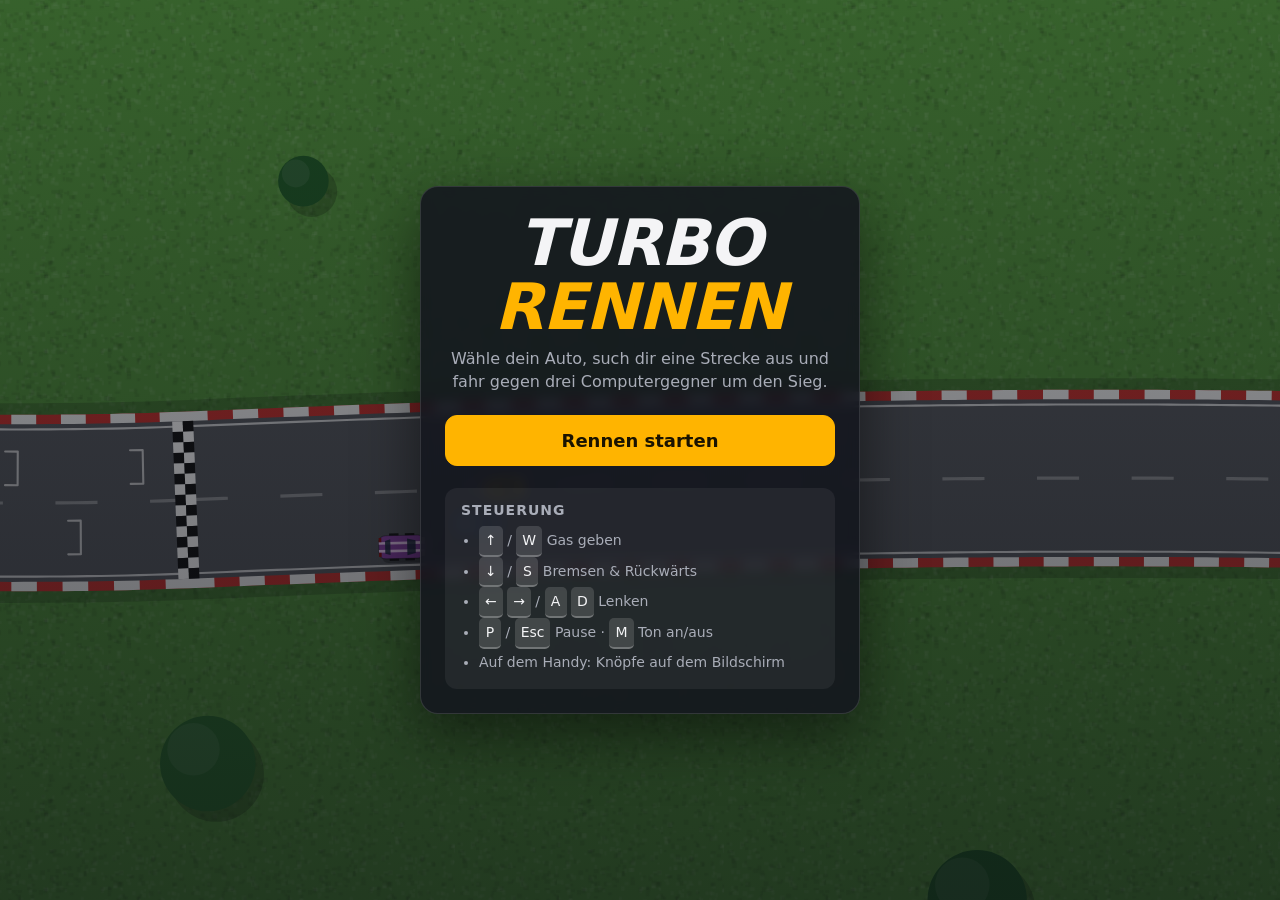
==== index.html @ 78b72c2a "Add top-down browser racing game with car selection and AI opponents - 5 selectable cars with differ" ====
<!DOCTYPE html>
<html lang="de">
<head>
  <meta charset="utf-8">
  <meta name="viewport" content="width=device-width, initial-scale=1, maximum-scale=1, user-scalable=no, viewport-fit=cover">
  <meta name="theme-color" content="#14161c">
  <title>Turbo-Rennen</title>
  <link rel="stylesheet" href="css/style.css">
</head>
<body>
  <canvas id="game"></canvas>

  <!-- Anzeige während des Rennens -->
  <div id="hud" hidden>
    <div class="hud-left">
      <div class="hud-pos"><span id="hud-pos">4</span><small>/<span id="hud-count">4</span></small><span class="hud-label">Platz</span></div>
      <ol id="hud-standings"></ol>
    </div>
    <div class="hud-center">
      <div class="hud-lap">Runde <span id="hud-lap">1</span>/<span id="hud-laps">3</span></div>
    </div>
    <div class="hud-right">
      <div class="hud-buttons">
        <button id="btn-mute" class="icon-btn" aria-label="Ton an/aus">🔊</button>
        <button id="btn-pause" class="icon-btn" aria-label="Pause">⏸</button>
      </div>
      <div class="hud-time" id="hud-time">0:00.00</div>
      <div class="hud-small">Letzte Runde <span id="hud-last">–</span></div>
      <div class="hud-small">Beste Runde <span id="hud-best">–</span></div>
    </div>
    <div class="hud-speed"><span id="hud-speed">0</span><small>km/h</small></div>
  </div>

  <div id="big-message" hidden></div>
  <div id="wrong-way" hidden>Falsche Richtung!</div>

  <!-- Touch-Steuerung -->
  <div id="touch" hidden>
    <div class="touch-group left">
      <button class="touch-btn" data-key="left" aria-label="Links">◀</button>
      <button class="touch-btn" data-key="right" aria-label="Rechts">▶</button>
    </div>
    <div class="touch-group right">
      <button class="touch-btn brake" data-key="down" aria-label="Bremse">▼</button>
      <button class="touch-btn gas" data-key="up" aria-label="Gas">▲</button>
    </div>
  </div>

  <!-- Hauptmenü -->
  <section id="screen-main" class="screen">
    <div class="panel narrow">
      <h1 class="title">Turbo<span>Rennen</span></h1>
      <p class="subtitle">Wähle dein Auto, such dir eine Strecke aus und fahr gegen drei Computergegner um den Sieg.</p>
      <button id="btn-start" class="btn primary big" data-primary>Rennen starten</button>
      <div class="help">
        <h3>Steuerung</h3>
        <ul>
          <li><kbd>↑</kbd> / <kbd>W</kbd> Gas geben</li>
          <li><kbd>↓</kbd> / <kbd>S</kbd> Bremsen &amp; Rückwärts</li>
          <li><kbd>←</kbd> <kbd>→</kbd> / <kbd>A</kbd> <kbd>D</kbd> Lenken</li>
          <li><kbd>P</kbd> / <kbd>Esc</kbd> Pause · <kbd>M</kbd> Ton an/aus</li>
          <li>Auf dem Handy: Knöpfe auf dem Bildschirm</li>
        </ul>
      </div>
    </div>
  </section>

  <!-- Autowahl -->
  <section id="screen-car" class="screen" hidden>
    <div class="panel wide">
      <h2>Wähle dein Auto</h2>
      <div id="car-list" class="card-grid cars"></div>
      <div class="nav">
        <button class="btn" data-goto="main">Zurück</button>
        <button id="btn-car-next" class="btn primary" data-primary>Weiter</button>
      </div>
    </div>
  </section>

  <!-- Strecke und Schwierigkeit -->
  <section id="screen-track" class="screen" hidden>
    <div class="panel wide">
      <h2>Wähle die Strecke</h2>
      <div id="track-list" class="card-grid tracks"></div>
      <h2>Stärke der Gegner</h2>
      <div id="diff-list" class="segmented"></div>
      <div class="nav">
        <button class="btn" data-goto="car">Zurück</button>
        <button id="btn-race" class="btn primary" data-primary>Los geht's!</button>
      </div>
    </div>
  </section>

  <!-- Pause -->
  <section id="screen-pause" class="screen dim" hidden>
    <div class="panel narrow">
      <h2>Pause</h2>
      <button id="btn-resume" class="btn primary big" data-primary>Weiterfahren</button>
      <button id="btn-restart" class="btn big">Neu starten</button>
      <button id="btn-quit" class="btn big">Zum Hauptmenü</button>
    </div>
  </section>

  <!-- Ergebnis -->
  <section id="screen-results" class="screen dim" hidden>
    <div class="panel">
      <h2 id="results-title">Ergebnis</h2>
      <p id="results-sub" class="subtitle"></p>
      <table class="results">
        <thead>
          <tr><th>Platz</th><th>Fahrer</th><th class="hide-sm">Auto</th><th>Zeit</th><th class="hide-sm">Beste Runde</th></tr>
        </thead>
        <tbody id="results-body"></tbody>
      </table>
      <div class="nav">
        <button id="btn-menu" class="btn">Hauptmenü</button>
        <button id="btn-again" class="btn primary" data-primary>Nochmal fahren</button>
      </div>
    </div>
  </section>

  <script src="js/tracks.js"></script>
  <script src="js/cars.js"></script>
  <script src="js/audio.js"></script>
  <script src="js/game.js"></script>
</body>
</html>
---- css/style.css ----
:root {
  --bg: #14161c;
  --panel: rgba(20, 22, 30, 0.88);
  --panel-border: rgba(255, 255, 255, 0.12);
  --text: #f4f4f6;
  --muted: #a9adb8;
  --accent: #ffb400;
  --accent-dark: #c98a00;
  --good: #3ddc84;
  --card: rgba(255, 255, 255, 0.06);
  --card-hover: rgba(255, 255, 255, 0.11);
}

* { box-sizing: border-box; }

html, body {
  margin: 0;
  height: 100%;
  overflow: hidden;
  background: var(--bg);
  color: var(--text);
  font-family: system-ui, -apple-system, "Segoe UI", Roboto, "Helvetica Neue", Arial, sans-serif;
  -webkit-user-select: none;
  user-select: none;
  -webkit-tap-highlight-color: transparent;
}

[hidden] { display: none !important; }

#game {
  position: fixed;
  inset: 0;
  width: 100vw;
  height: 100vh;
  display: block;
}

/* ---------- Menüs ---------- */
.screen {
  position: fixed;
  inset: 0;
  display: flex;
  align-items: center;
  justify-content: center;
  padding: 16px;
  overflow-y: auto;
  background: linear-gradient(180deg, rgba(10, 12, 18, 0.35), rgba(10, 12, 18, 0.65));
  z-index: 20;
}
.screen.dim { background: rgba(8, 9, 14, 0.6); }

.panel {
  background: var(--panel);
  border: 1px solid var(--panel-border);
  border-radius: 18px;
  padding: 24px;
  width: 100%;
  max-width: 640px;
  max-height: 100%;
  overflow-y: auto;
  box-shadow: 0 20px 60px rgba(0, 0, 0, 0.5);
  backdrop-filter: blur(6px);
  -webkit-backdrop-filter: blur(6px);
  margin: auto;
}
.panel.narrow { max-width: 440px; text-align: center; }
.panel.wide { max-width: 980px; }

.title {
  font-size: clamp(40px, 10vw, 64px);
  font-weight: 900;
  font-style: italic;
  letter-spacing: -1px;
  margin: 0 0 8px;
  line-height: 1;
  text-transform: uppercase;
}
.title span { color: var(--accent); display: block; }

h2 {
  margin: 0 0 14px;
  font-size: 22px;
  font-weight: 800;
  text-transform: uppercase;
  letter-spacing: 0.5px;
}
h2 + .segmented, .card-grid + h2 { margin-top: 18px; }
h3 { margin: 0 0 8px; font-size: 14px; text-transform: uppercase; color: var(--muted); letter-spacing: 1px; }

.subtitle { color: var(--muted); margin: 8px 0 22px; line-height: 1.45; }

.help {
  margin-top: 22px;
  text-align: left;
  background: var(--card);
  border-radius: 12px;
  padding: 14px 16px;
  font-size: 14px;
}
.help ul { margin: 0; padding-left: 18px; line-height: 1.9; color: var(--muted); }
kbd {
  display: inline-block;
  min-width: 22px;
  padding: 1px 6px;
  border-radius: 5px;
  background: rgba(255, 255, 255, 0.14);
  border-bottom: 2px solid rgba(255, 255, 255, 0.25);
  color: var(--text);
  font: 600 12px/1.5 inherit;
  font-family: inherit;
  text-align: center;
}

.btn {
  appearance: none;
  border: 1px solid var(--panel-border);
  background: rgba(255, 255, 255, 0.08);
  color: var(--text);
  font: inherit;
  font-weight: 700;
  font-size: 16px;
  padding: 12px 22px;
  border-radius: 12px;
  cursor: pointer;
  transition: background 0.15s, transform 0.1s;
}
.btn:hover { background: rgba(255, 255, 255, 0.16); }
.btn:active { transform: scale(0.97); }
.btn:focus-visible, .card:focus-visible, .seg-btn:focus-visible { outline: 3px solid var(--accent); outline-offset: 2px; }
.btn.primary {
  background: var(--accent);
  border-color: var(--accent);
  color: #1a1300;
}
.btn.primary:hover { background: #ffc633; }
.btn.big { display: block; width: 100%; margin-top: 10px; font-size: 18px; padding: 14px; }

.nav {
  display: flex;
  justify-content: space-between;
  gap: 12px;
  margin-top: 22px;
}

/* Karten für Autos und Strecken */
.card-grid {
  display: grid;
  gap: 12px;
}
.card-grid.cars { grid-template-columns: repeat(auto-fill, minmax(170px, 1fr)); }
.card-grid.tracks { grid-template-columns: repeat(auto-fill, minmax(220px, 1fr)); }

.card {
  background: var(--card);
  border: 2px solid transparent;
  border-radius: 14px;
  padding: 12px;
  cursor: pointer;
  text-align: left;
  color: var(--text);
  font: inherit;
  display: flex;
  flex-direction: column;
  justify-content: flex-start;
  transition: background 0.15s, border-color 0.15s;
}
.card:hover { background: var(--card-hover); }
.card.selected { border-color: var(--accent); background: rgba(255, 180, 0, 0.1); }
.card canvas { display: block; width: 100%; height: auto; border-radius: 10px; background: rgba(0, 0, 0, 0.25); }
.card .name { font-weight: 800; font-size: 16px; margin: 10px 0 4px; }
.card .desc { font-size: 13px; color: var(--muted); line-height: 1.4; min-height: 36px; }
.card .badge {
  display: inline-block;
  font-size: 11px;
  font-weight: 800;
  text-transform: uppercase;
  padding: 2px 8px;
  border-radius: 99px;
  margin-left: 6px;
  vertical-align: middle;
  background: rgba(255, 255, 255, 0.14);
}
.badge.Leicht { background: #2f8f4e; }
.badge.Mittel { background: #b07a10; }
.badge.Schwer { background: #b0302a; }

.stats { margin-top: 8px; font-size: 12px; }
.stat { display: grid; grid-template-columns: 92px 1fr; align-items: center; gap: 6px; margin: 3px 0; color: var(--muted); }
.bar { height: 7px; border-radius: 4px; background: rgba(255, 255, 255, 0.1); overflow: hidden; }
.bar > i { display: block; height: 100%; background: var(--accent); border-radius: 4px; }

.segmented { display: flex; gap: 8px; flex-wrap: wrap; }
.seg-btn {
  flex: 1 1 120px;
  appearance: none;
  border: 2px solid transparent;
  background: var(--card);
  color: var(--text);
  font: inherit;
  padding: 12px;
  border-radius: 12px;
  cursor: pointer;
  text-align: center;
}
.seg-btn strong { display: block; font-size: 16px; }
.seg-btn span { font-size: 12px; color: var(--muted); }
.seg-btn.selected { border-color: var(--accent); background: rgba(255, 180, 0, 0.1); }

/* Ergebnis-Tabelle */
table.results { width: 100%; border-collapse: collapse; font-size: 15px; }
.results th { text-align: left; color: var(--muted); font-size: 12px; text-transform: uppercase; padding: 6px 8px; }
.results td { padding: 10px 8px; border-top: 1px solid var(--panel-border); }
.results tr.me td { background: rgba(255, 180, 0, 0.12); font-weight: 700; }
.results .swatch { display: inline-block; width: 12px; height: 12px; border-radius: 3px; margin-right: 6px; vertical-align: -1px; }
.results .place { font-weight: 900; font-size: 18px; }
.results .pending { color: var(--muted); font-style: italic; }

/* ---------- HUD ---------- */
#hud {
  position: fixed;
  inset: 0;
  pointer-events: none;
  z-index: 10;
  padding: max(12px, env(safe-area-inset-top)) max(14px, env(safe-area-inset-right)) 12px max(14px, env(safe-area-inset-left));
  font-variant-numeric: tabular-nums;
  text-shadow: 0 2px 4px rgba(0, 0, 0, 0.6);
}
.hud-left { position: absolute; left: max(14px, env(safe-area-inset-left)); top: max(12px, env(safe-area-inset-top)); }
.hud-pos { font-size: 46px; font-weight: 900; line-height: 1; font-style: italic; }
.hud-pos small { font-size: 22px; color: var(--muted); }
.hud-label { display: block; font-size: 12px; font-style: normal; font-weight: 700; color: var(--muted); text-transform: uppercase; letter-spacing: 1px; }
#hud-standings {
  list-style: none;
  margin: 8px 0 0;
  padding: 6px 10px;
  background: rgba(0, 0, 0, 0.35);
  border-radius: 10px;
  font-size: 13px;
  line-height: 1.7;
}
#hud-standings li.me { color: var(--accent); font-weight: 800; }
#hud-standings .swatch { display: inline-block; width: 9px; height: 9px; border-radius: 2px; margin-right: 6px; }

.hud-center { position: absolute; left: 50%; top: max(12px, env(safe-area-inset-top)); transform: translateX(-50%); text-align: center; }
.hud-lap { font-size: 24px; font-weight: 900; background: rgba(0, 0, 0, 0.35); padding: 4px 16px; border-radius: 10px; white-space: nowrap; }

.hud-right { position: absolute; right: max(14px, env(safe-area-inset-right)); top: max(12px, env(safe-area-inset-top)); text-align: right; }
.hud-time { font-size: 26px; font-weight: 800; margin-top: 6px; }
.hud-small { font-size: 13px; color: var(--muted); }
.hud-small span { color: var(--text); font-weight: 700; }
.hud-buttons { display: flex; gap: 8px; justify-content: flex-end; pointer-events: auto; }
.icon-btn {
  appearance: none;
  width: 42px;
  height: 42px;
  border-radius: 12px;
  border: 1px solid var(--panel-border);
  background: rgba(0, 0, 0, 0.4);
  color: var(--text);
  font-size: 18px;
  cursor: pointer;
}

.hud-speed {
  position: absolute;
  left: 50%;
  bottom: max(16px, env(safe-area-inset-bottom));
  transform: translateX(-50%);
  font-size: 40px;
  font-weight: 900;
  font-style: italic;
}
.hud-speed small { font-size: 14px; margin-left: 4px; color: var(--muted); font-style: normal; }

#big-message {
  position: fixed;
  left: 50%;
  top: 38%;
  transform: translate(-50%, -50%);
  font-size: clamp(48px, 14vw, 120px);
  font-weight: 900;
  font-style: italic;
  color: var(--accent);
  text-shadow: 0 6px 0 rgba(0, 0, 0, 0.35), 0 0 30px rgba(0, 0, 0, 0.4);
  pointer-events: none;
  z-index: 15;
  white-space: nowrap;
}
#big-message.small { font-size: clamp(30px, 8vw, 64px); color: var(--text); }
#big-message.pop { animation: pop 0.35s ease-out; }
@keyframes pop {
  from { transform: translate(-50%, -50%) scale(1.6); opacity: 0; }
  to { transform: translate(-50%, -50%) scale(1); opacity: 1; }
}

#wrong-way {
  position: fixed;
  left: 50%;
  top: 58%;
  transform: translateX(-50%);
  background: #c0392b;
  color: #fff;
  font-weight: 900;
  font-size: 24px;
  padding: 8px 20px;
  border-radius: 12px;
  z-index: 15;
  pointer-events: none;
  animation: blink 0.8s steps(2) infinite;
}
@keyframes blink { 50% { opacity: 0.35; } }

/* ---------- Touch-Steuerung ---------- */
#touch {
  position: fixed;
  left: 0;
  right: 0;
  bottom: 0;
  display: flex;
  justify-content: space-between;
  padding: 0 max(14px, env(safe-area-inset-right)) max(16px, env(safe-area-inset-bottom)) max(14px, env(safe-area-inset-left));
  z-index: 12;
  pointer-events: none;
}
.touch-group { display: flex; gap: 12px; pointer-events: auto; }
.touch-btn {
  appearance: none;
  width: 76px;
  height: 76px;
  border-radius: 50%;
  border: 2px solid rgba(255, 255, 255, 0.35);
  background: rgba(0, 0, 0, 0.35);
  color: #fff;
  font-size: 28px;
  touch-action: none;
}
.touch-btn.gas { background: rgba(61, 220, 132, 0.35); width: 86px; height: 86px; }
.touch-btn.brake { background: rgba(220, 61, 61, 0.35); }
.touch-btn.active { background: rgba(255, 255, 255, 0.45); transform: scale(0.95); }
body.touch .hud-speed { bottom: max(110px, calc(env(safe-area-inset-bottom) + 100px)); font-size: 30px; }

@media (max-width: 600px) {
  .panel { padding: 18px; border-radius: 14px; }
  .hide-sm { display: none; }
  .hud-pos { font-size: 36px; }
  .hud-lap { font-size: 18px; padding: 4px 10px; }
  .hud-time { font-size: 20px; }
  .hud-small { font-size: 11px; }
  #hud-standings { font-size: 11px; }
  .hud-center { top: max(64px, calc(env(safe-area-inset-top) + 52px)); }
  .card-grid.cars { grid-template-columns: repeat(2, 1fr); }
  .card .desc { display: none; }
  .stat { grid-template-columns: 1fr; gap: 1px; }
  .touch-btn { width: 68px; height: 68px; }
  .touch-btn.gas { width: 78px; height: 78px; }
}
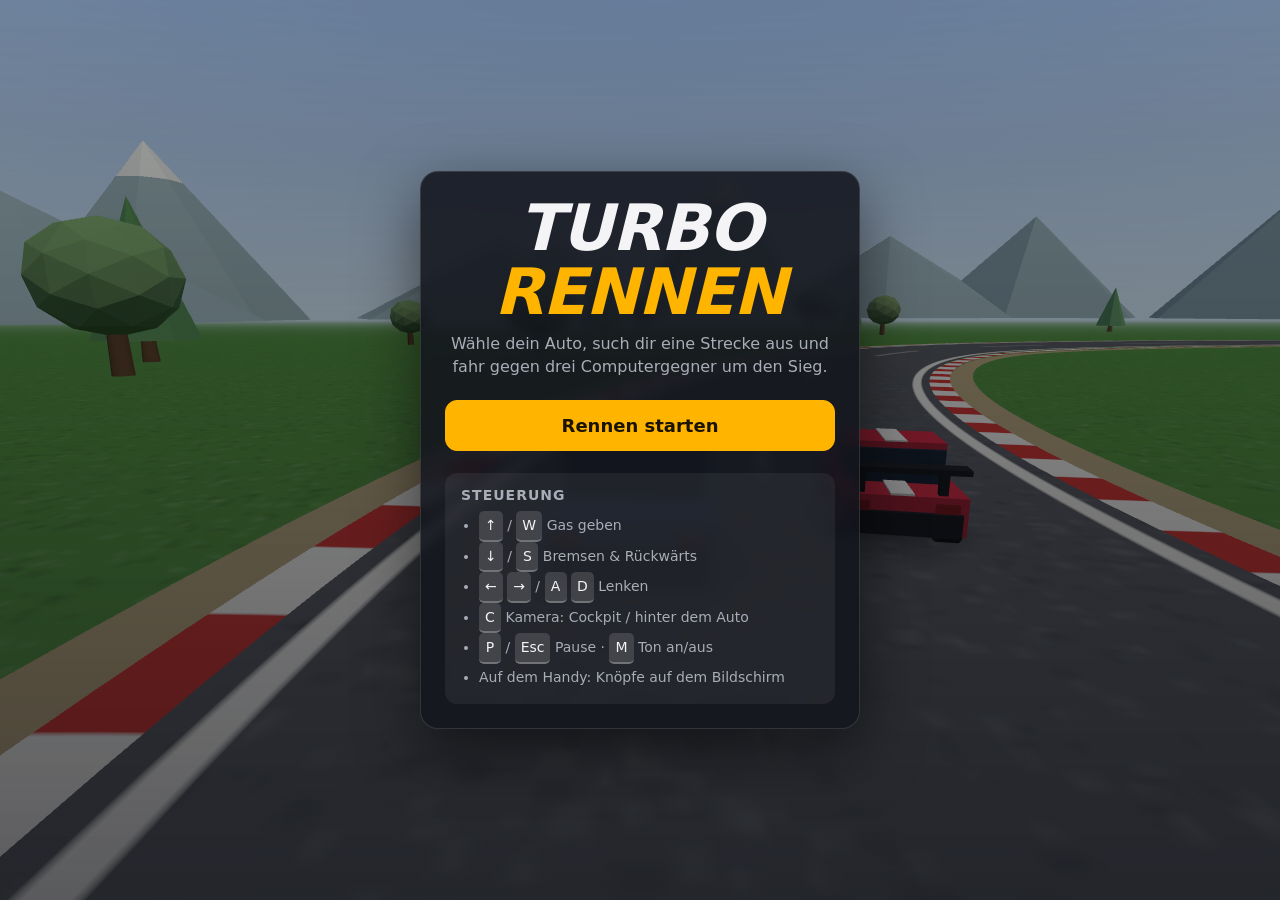
==== commit 22a95fd6: "Switch race view to 3D with cockpit and chase cameras - Render the race with three.js (vendored r159" ====
--- a/index.html
+++ b/index.html
@@ -21,6 +21,7 @@
     </div>
     <div class="hud-right">
       <div class="hud-buttons">
+        <button id="btn-cam" class="icon-btn" aria-label="Kamera wechseln" title="Kamera wechseln (C)">🎥</button>
         <button id="btn-mute" class="icon-btn" aria-label="Ton an/aus">🔊</button>
         <button id="btn-pause" class="icon-btn" aria-label="Pause">⏸</button>
       </div>
@@ -52,12 +53,14 @@
       <h1 class="title">Turbo<span>Rennen</span></h1>
       <p class="subtitle">Wähle dein Auto, such dir eine Strecke aus und fahr gegen drei Computergegner um den Sieg.</p>
       <button id="btn-start" class="btn primary big" data-primary>Rennen starten</button>
+      <p id="webgl-error" class="error" hidden>Dein Browser unterstützt leider kein WebGL. Das brauchst du für die 3D-Ansicht.</p>
       <div class="help">
         <h3>Steuerung</h3>
         <ul>
           <li><kbd>↑</kbd> / <kbd>W</kbd> Gas geben</li>
           <li><kbd>↓</kbd> / <kbd>S</kbd> Bremsen &amp; Rückwärts</li>
           <li><kbd>←</kbd> <kbd>→</kbd> / <kbd>A</kbd> <kbd>D</kbd> Lenken</li>
+          <li><kbd>C</kbd> Kamera: Cockpit / hinter dem Auto</li>
           <li><kbd>P</kbd> / <kbd>Esc</kbd> Pause · <kbd>M</kbd> Ton an/aus</li>
           <li>Auf dem Handy: Knöpfe auf dem Bildschirm</li>
         </ul>
@@ -119,9 +122,11 @@
     </div>
   </section>
 
+  <script src="vendor/three.min.js"></script>
   <script src="js/tracks.js"></script>
   <script src="js/cars.js"></script>
   <script src="js/audio.js"></script>
+  <script src="js/render3d.js"></script>
   <script src="js/game.js"></script>
 </body>
 </html>
--- a/css/style.css
+++ b/css/style.css
@@ -166,6 +166,8 @@
 }
 .card:hover { background: var(--card-hover); }
 .card.selected { border-color: var(--accent); background: rgba(255, 180, 0, 0.1); }
+.card .car-thumb { display: block; width: 100%; aspect-ratio: 400 / 220; object-fit: contain; border-radius: 10px; background: radial-gradient(ellipse at 50% 70%, rgba(255,255,255,0.12), rgba(0,0,0,0.25)); }
+.error { color: #ff8a80; font-size: 14px; margin: 12px 0 0; }
 .card canvas { display: block; width: 100%; height: auto; border-radius: 10px; background: rgba(0, 0, 0, 0.25); }
 .card .name { font-weight: 800; font-size: 16px; margin: 10px 0 4px; }
 .card .desc { font-size: 13px; color: var(--muted); line-height: 1.4; min-height: 36px; }
@@ -223,7 +225,7 @@
   z-index: 10;
   padding: max(12px, env(safe-area-inset-top)) max(14px, env(safe-area-inset-right)) 12px max(14px, env(safe-area-inset-left));
   font-variant-numeric: tabular-nums;
-  text-shadow: 0 2px 4px rgba(0, 0, 0, 0.6);
+  text-shadow: 0 1px 2px rgba(0, 0, 0, 0.9), 0 2px 8px rgba(0, 0, 0, 0.6);
 }
 .hud-left { position: absolute; left: max(14px, env(safe-area-inset-left)); top: max(12px, env(safe-area-inset-top)); }
 .hud-pos { font-size: 46px; font-weight: 900; line-height: 1; font-style: italic; }
@@ -246,7 +248,7 @@
 
 .hud-right { position: absolute; right: max(14px, env(safe-area-inset-right)); top: max(12px, env(safe-area-inset-top)); text-align: right; }
 .hud-time { font-size: 26px; font-weight: 800; margin-top: 6px; }
-.hud-small { font-size: 13px; color: var(--muted); }
+.hud-small { font-size: 13px; color: #d5d8df; }
 .hud-small span { color: var(--text); font-weight: 700; }
 .hud-buttons { display: flex; gap: 8px; justify-content: flex-end; pointer-events: auto; }
 .icon-btn {
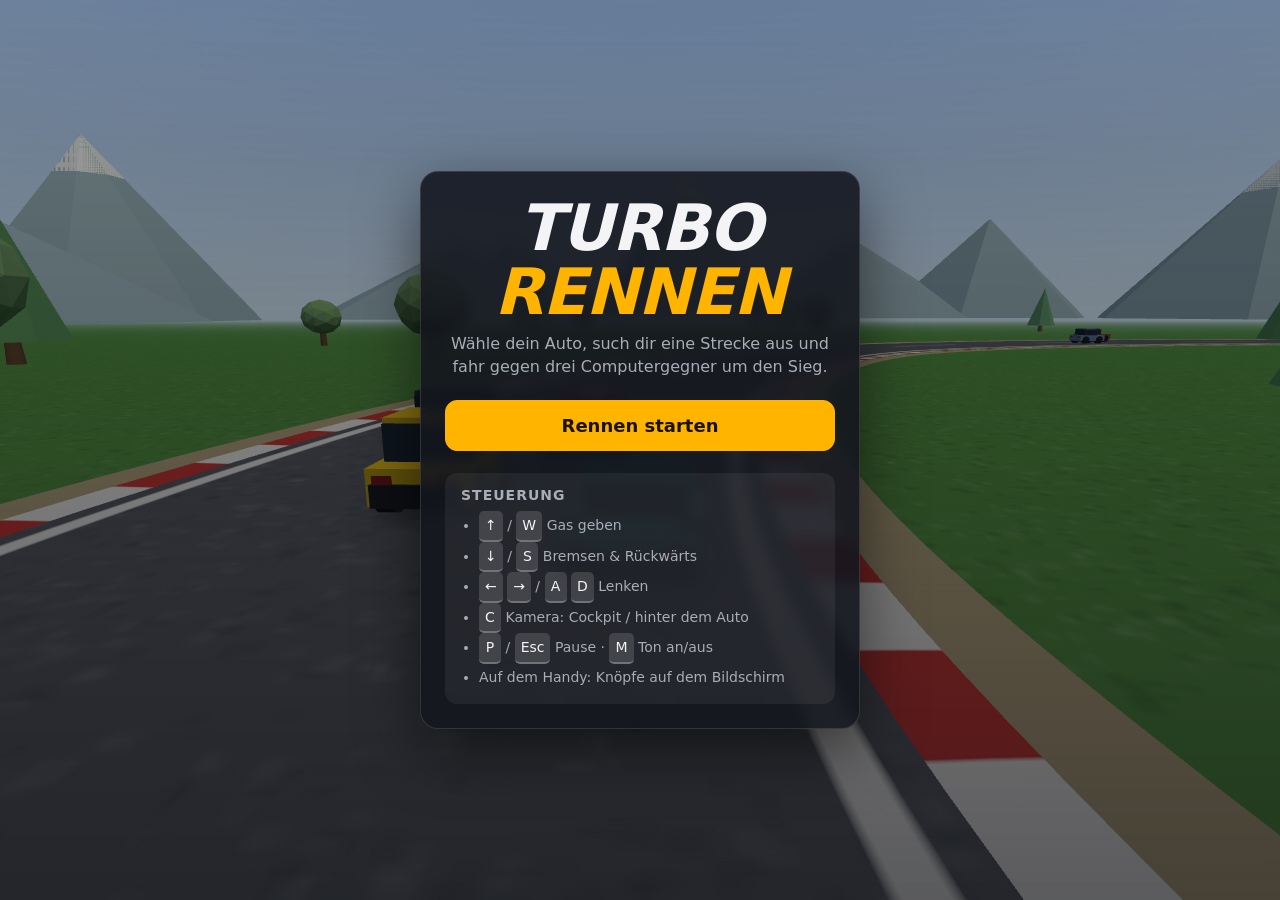
==== commit dd2839e9: "Add monster truck that crushes cars, and traffic on every track - New selectable car: the monster tr" ====
--- a/index.html
+++ b/index.html
@@ -18,6 +18,7 @@
     </div>
     <div class="hud-center">
       <div class="hud-lap">Runde <span id="hud-lap">1</span>/<span id="hud-laps">3</span></div>
+      <div id="hud-crush" class="hud-crush" hidden>💥 <span id="hud-crush-count">0</span> <small>zerquetscht</small></div>
     </div>
     <div class="hud-right">
       <div class="hud-buttons">
--- a/css/style.css
+++ b/css/style.css
@@ -246,6 +246,23 @@
 .hud-center { position: absolute; left: 50%; top: max(12px, env(safe-area-inset-top)); transform: translateX(-50%); text-align: center; }
 .hud-lap { font-size: 24px; font-weight: 900; background: rgba(0, 0, 0, 0.35); padding: 4px 16px; border-radius: 10px; white-space: nowrap; }
 
+.hud-crush {
+  margin-top: 8px;
+  display: inline-block;
+  font-size: 26px;
+  font-weight: 900;
+  font-style: italic;
+  color: #ffb400;
+  background: rgba(0, 0, 0, 0.4);
+  padding: 2px 14px;
+  border-radius: 10px;
+}
+.hud-crush small { font-size: 13px; font-style: normal; color: #f4f4f6; font-weight: 700; }
+.hud-crush.pop { animation: crushpop 0.35s ease-out; }
+@keyframes crushpop {
+  from { transform: scale(1.5); color: #ff4b2b; }
+  to { transform: scale(1); }
+}
 .hud-right { position: absolute; right: max(14px, env(safe-area-inset-right)); top: max(12px, env(safe-area-inset-top)); text-align: right; }
 .hud-time { font-size: 26px; font-weight: 800; margin-top: 6px; }
 .hud-small { font-size: 13px; color: #d5d8df; }
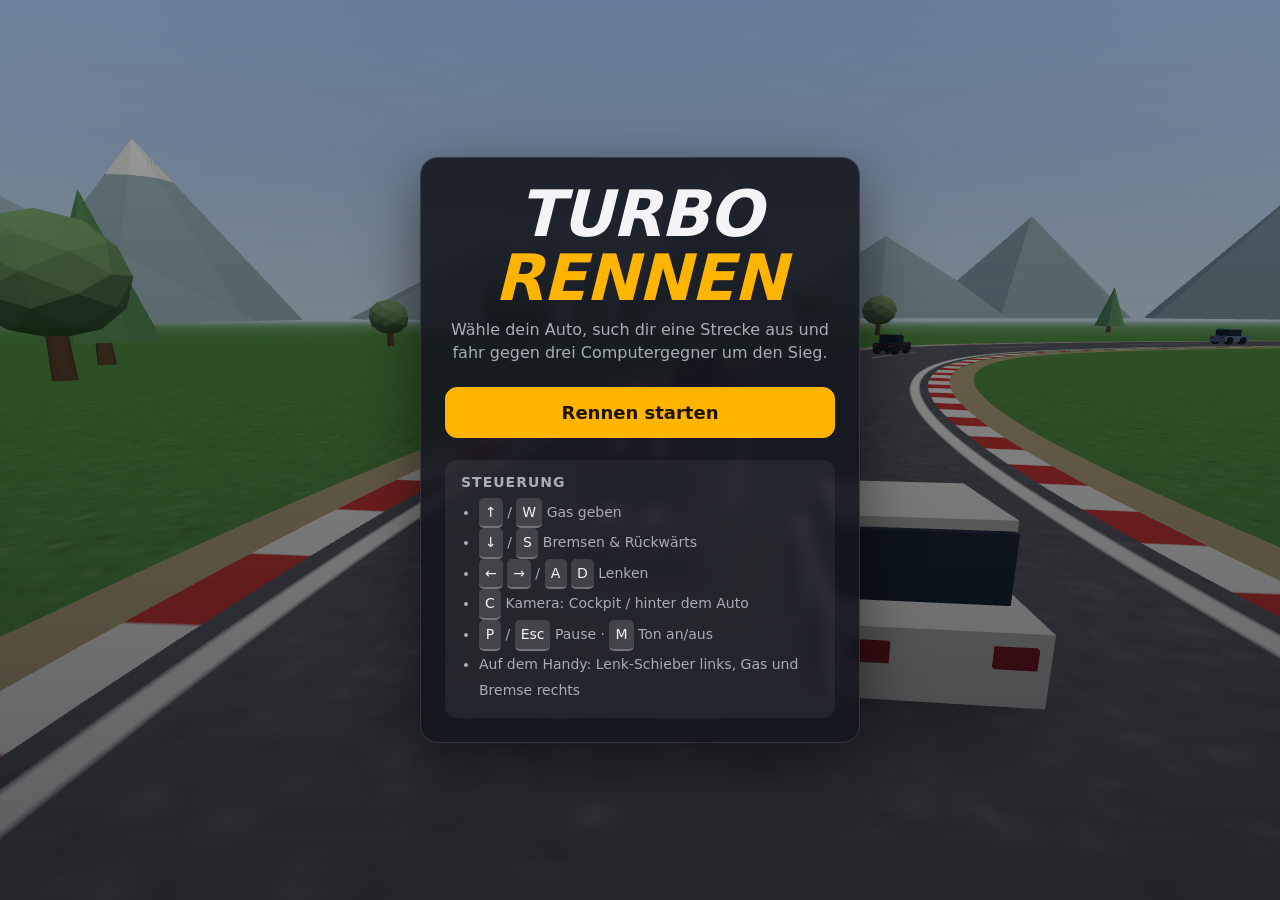
==== commit a7453c5c: "Replace touch steering buttons with a steering slider On phones and tablets the left/right buttons a" ====
--- a/index.html
+++ b/index.html
@@ -39,8 +39,10 @@
   <!-- Touch-Steuerung -->
   <div id="touch" hidden>
     <div class="touch-group left">
-      <button class="touch-btn" data-key="left" aria-label="Links">◀</button>
-      <button class="touch-btn" data-key="right" aria-label="Rechts">▶</button>
+      <div id="steer" class="steer" role="slider" aria-label="Lenkung" aria-valuemin="-100" aria-valuemax="100" aria-valuenow="0">
+        <span class="steer-hint l">‹</span><span class="steer-hint r">›</span>
+        <div id="steer-knob" class="steer-knob"></div>
+      </div>
     </div>
     <div class="touch-group right">
       <button class="touch-btn brake" data-key="down" aria-label="Bremse">▼</button>
@@ -63,7 +65,7 @@
           <li><kbd>←</kbd> <kbd>→</kbd> / <kbd>A</kbd> <kbd>D</kbd> Lenken</li>
           <li><kbd>C</kbd> Kamera: Cockpit / hinter dem Auto</li>
           <li><kbd>P</kbd> / <kbd>Esc</kbd> Pause · <kbd>M</kbd> Ton an/aus</li>
-          <li>Auf dem Handy: Knöpfe auf dem Bildschirm</li>
+          <li>Auf dem Handy: Lenk-Schieber links, Gas und Bremse rechts</li>
         </ul>
       </div>
     </div>
--- a/css/style.css
+++ b/css/style.css
@@ -356,6 +356,53 @@
 .touch-btn.gas { background: rgba(61, 220, 132, 0.35); width: 86px; height: 86px; }
 .touch-btn.brake { background: rgba(220, 61, 61, 0.35); }
 .touch-btn.active { background: rgba(255, 255, 255, 0.45); transform: scale(0.95); }
+
+/* Lenk-Schieber */
+.steer {
+  position: relative;
+  width: min(230px, calc(100vw - 220px));
+  min-width: 150px;
+  height: 76px;
+  border-radius: 38px;
+  border: 2px solid rgba(255, 255, 255, 0.35);
+  background: rgba(0, 0, 0, 0.35);
+  touch-action: none;
+  display: flex;
+  align-items: center;
+  justify-content: center;
+}
+.steer::before {
+  content: "";
+  position: absolute;
+  left: 50%;
+  top: 14px;
+  bottom: 14px;
+  width: 2px;
+  margin-left: -1px;
+  background: rgba(255, 255, 255, 0.25);
+}
+.steer-hint {
+  position: absolute;
+  top: 50%;
+  transform: translateY(-52%);
+  font-size: 34px;
+  line-height: 1;
+  color: rgba(255, 255, 255, 0.45);
+  pointer-events: none;
+}
+.steer-hint.l { left: 14px; }
+.steer-hint.r { right: 14px; }
+.steer-knob {
+  width: 62px;
+  height: 62px;
+  border-radius: 50%;
+  background: radial-gradient(circle at 35% 30%, #ffd666, #ffb400 60%, #c98a00);
+  border: 2px solid rgba(255, 255, 255, 0.8);
+  box-shadow: 0 4px 10px rgba(0, 0, 0, 0.45);
+  transition: transform 0.18s ease-out;
+  pointer-events: none;
+}
+.steer-knob.active { transition: none; }
 body.touch .hud-speed { bottom: max(110px, calc(env(safe-area-inset-bottom) + 100px)); font-size: 30px; }
 
 @media (max-width: 600px) {
@@ -372,4 +419,6 @@
   .stat { grid-template-columns: 1fr; gap: 1px; }
   .touch-btn { width: 68px; height: 68px; }
   .touch-btn.gas { width: 78px; height: 78px; }
-}
+  .steer { height: 70px; }
+  .steer-knob { width: 56px; height: 56px; }
+}
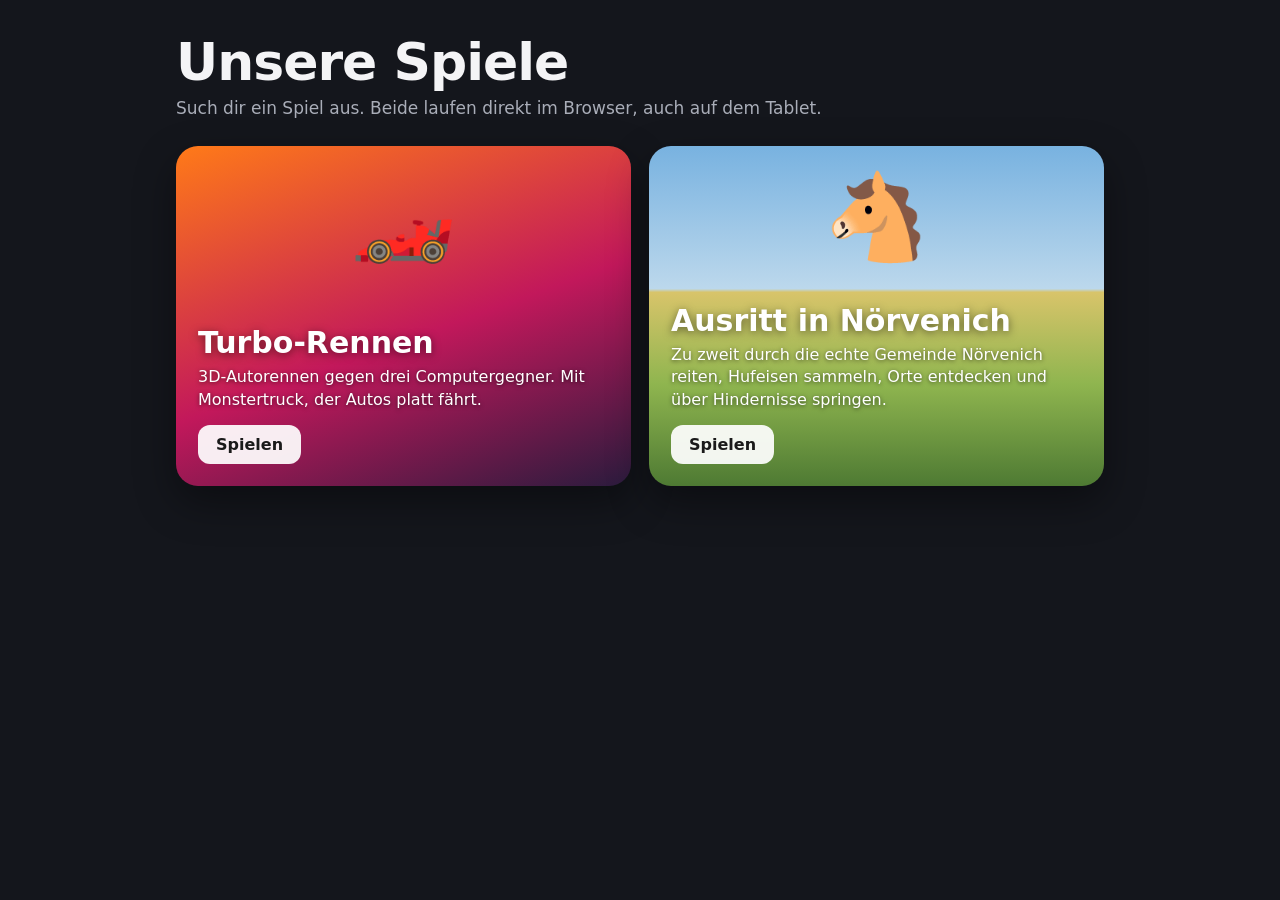
==== commit 6a7f84d4: "Move racer into racer/, add horse riding game in rider/ - racer/: existing racing game, unchanged ap" ====
--- a/index.html
+++ b/index.html
@@ -2,134 +2,52 @@
 <html lang="de">
 <head>
   <meta charset="utf-8">
-  <meta name="viewport" content="width=device-width, initial-scale=1, maximum-scale=1, user-scalable=no, viewport-fit=cover">
+  <meta name="viewport" content="width=device-width, initial-scale=1, viewport-fit=cover">
   <meta name="theme-color" content="#14161c">
-  <title>Turbo-Rennen</title>
-  <link rel="stylesheet" href="css/style.css">
+  <title>Spiele</title>
+  <style>
+    :root { --bg: #14161c; --text: #f4f4f6; --muted: #a9adb8; }
+    * { box-sizing: border-box; }
+    html, body { margin: 0; min-height: 100%; background: var(--bg); color: var(--text);
+      font-family: system-ui, -apple-system, "Segoe UI", Roboto, "Helvetica Neue", Arial, sans-serif; }
+    main { max-width: 960px; margin: 0 auto; padding: 32px 16px 48px; }
+    h1 { font-size: clamp(32px, 7vw, 52px); font-weight: 900; margin: 0 0 6px; letter-spacing: -1px; }
+    p.lead { color: var(--muted); margin: 0 0 28px; font-size: 17px; }
+    .games { display: grid; grid-template-columns: repeat(auto-fit, minmax(280px, 1fr)); gap: 18px; }
+    a.game {
+      display: flex; flex-direction: column; justify-content: flex-end; min-height: 340px;
+      border-radius: 22px; padding: 22px; color: #fff; text-decoration: none; position: relative; overflow: hidden;
+      box-shadow: 0 16px 40px rgba(0, 0, 0, 0.4); transition: transform 0.15s;
+    }
+    a.game:hover, a.game:focus-visible { transform: translateY(-4px); }
+    a.game:focus-visible { outline: 3px solid #ffb400; outline-offset: 3px; }
+    a.game h2 { margin: 0 0 6px; font-size: 30px; font-weight: 900; position: relative; text-shadow: 0 2px 8px rgba(0,0,0,0.5); }
+    a.game p { margin: 0; position: relative; line-height: 1.4; text-shadow: 0 1px 4px rgba(0,0,0,0.6); }
+    a.game .play { position: relative; margin-top: 14px; align-self: flex-start; padding: 10px 18px; border-radius: 12px;
+      font-weight: 800; background: rgba(255,255,255,0.92); color: #1a1a1a; }
+    .racer { background: linear-gradient(160deg, #ff7a18 0%, #c2185b 55%, #2b1b3d 100%); }
+    .rider { background: linear-gradient(180deg, #78b2e0 0%, #bcd8ec 42%, #d8c46a 43%, #8fb54f 70%, #4e7a33 100%); }
+    .art { position: absolute; inset: 0; display: flex; align-items: flex-start; justify-content: center; padding-top: 22px; font-size: 84px; }
+  </style>
 </head>
 <body>
-  <canvas id="game"></canvas>
-
-  <!-- Anzeige während des Rennens -->
-  <div id="hud" hidden>
-    <div class="hud-left">
-      <div class="hud-pos"><span id="hud-pos">4</span><small>/<span id="hud-count">4</span></small><span class="hud-label">Platz</span></div>
-      <ol id="hud-standings"></ol>
+  <main>
+    <h1>Unsere Spiele</h1>
+    <p class="lead">Such dir ein Spiel aus. Beide laufen direkt im Browser, auch auf dem Tablet.</p>
+    <div class="games">
+      <a class="game racer" href="racer/index.html">
+        <div class="art" aria-hidden="true">🏎️</div>
+        <h2>Turbo-Rennen</h2>
+        <p>3D-Autorennen gegen drei Computergegner. Mit Monstertruck, der Autos platt fährt.</p>
+        <span class="play">Spielen</span>
+      </a>
+      <a class="game rider" href="rider/index.html">
+        <div class="art" aria-hidden="true">🐴</div>
+        <h2>Ausritt in Nörvenich</h2>
+        <p>Zu zweit durch die echte Gemeinde Nörvenich reiten, Hufeisen sammeln, Orte entdecken und über Hindernisse springen.</p>
+        <span class="play">Spielen</span>
+      </a>
     </div>
-    <div class="hud-center">
-      <div class="hud-lap">Runde <span id="hud-lap">1</span>/<span id="hud-laps">3</span></div>
-      <div id="hud-crush" class="hud-crush" hidden>💥 <span id="hud-crush-count">0</span> <small>zerquetscht</small></div>
-    </div>
-    <div class="hud-right">
-      <div class="hud-buttons">
-        <button id="btn-cam" class="icon-btn" aria-label="Kamera wechseln" title="Kamera wechseln (C)">🎥</button>
-        <button id="btn-mute" class="icon-btn" aria-label="Ton an/aus">🔊</button>
-        <button id="btn-pause" class="icon-btn" aria-label="Pause">⏸</button>
-      </div>
-      <div class="hud-time" id="hud-time">0:00.00</div>
-      <div class="hud-small">Letzte Runde <span id="hud-last">–</span></div>
-      <div class="hud-small">Beste Runde <span id="hud-best">–</span></div>
-    </div>
-    <div class="hud-speed"><span id="hud-speed">0</span><small>km/h</small></div>
-  </div>
-
-  <div id="big-message" hidden></div>
-  <div id="wrong-way" hidden>Falsche Richtung!</div>
-
-  <!-- Touch-Steuerung -->
-  <div id="touch" hidden>
-    <div class="touch-group left">
-      <div id="steer" class="steer" role="slider" aria-label="Lenkung" aria-valuemin="-100" aria-valuemax="100" aria-valuenow="0">
-        <span class="steer-hint l">‹</span><span class="steer-hint r">›</span>
-        <div id="steer-knob" class="steer-knob"></div>
-      </div>
-    </div>
-    <div class="touch-group right">
-      <button class="touch-btn brake" data-key="down" aria-label="Bremse">▼</button>
-      <button class="touch-btn gas" data-key="up" aria-label="Gas">▲</button>
-    </div>
-  </div>
-
-  <!-- Hauptmenü -->
-  <section id="screen-main" class="screen">
-    <div class="panel narrow">
-      <h1 class="title">Turbo<span>Rennen</span></h1>
-      <p class="subtitle">Wähle dein Auto, such dir eine Strecke aus und fahr gegen drei Computergegner um den Sieg.</p>
-      <button id="btn-start" class="btn primary big" data-primary>Rennen starten</button>
-      <p id="webgl-error" class="error" hidden>Dein Browser unterstützt leider kein WebGL. Das brauchst du für die 3D-Ansicht.</p>
-      <div class="help">
-        <h3>Steuerung</h3>
-        <ul>
-          <li><kbd>↑</kbd> / <kbd>W</kbd> Gas geben</li>
-          <li><kbd>↓</kbd> / <kbd>S</kbd> Bremsen &amp; Rückwärts</li>
-          <li><kbd>←</kbd> <kbd>→</kbd> / <kbd>A</kbd> <kbd>D</kbd> Lenken</li>
-          <li><kbd>C</kbd> Kamera: Cockpit / hinter dem Auto</li>
-          <li><kbd>P</kbd> / <kbd>Esc</kbd> Pause · <kbd>M</kbd> Ton an/aus</li>
-          <li>Auf dem Handy: Lenk-Schieber links, Gas und Bremse rechts</li>
-        </ul>
-      </div>
-    </div>
-  </section>
-
-  <!-- Autowahl -->
-  <section id="screen-car" class="screen" hidden>
-    <div class="panel wide">
-      <h2>Wähle dein Auto</h2>
-      <div id="car-list" class="card-grid cars"></div>
-      <div class="nav">
-        <button class="btn" data-goto="main">Zurück</button>
-        <button id="btn-car-next" class="btn primary" data-primary>Weiter</button>
-      </div>
-    </div>
-  </section>
-
-  <!-- Strecke und Schwierigkeit -->
-  <section id="screen-track" class="screen" hidden>
-    <div class="panel wide">
-      <h2>Wähle die Strecke</h2>
-      <div id="track-list" class="card-grid tracks"></div>
-      <h2>Stärke der Gegner</h2>
-      <div id="diff-list" class="segmented"></div>
-      <div class="nav">
-        <button class="btn" data-goto="car">Zurück</button>
-        <button id="btn-race" class="btn primary" data-primary>Los geht's!</button>
-      </div>
-    </div>
-  </section>
-
-  <!-- Pause -->
-  <section id="screen-pause" class="screen dim" hidden>
-    <div class="panel narrow">
-      <h2>Pause</h2>
-      <button id="btn-resume" class="btn primary big" data-primary>Weiterfahren</button>
-      <button id="btn-restart" class="btn big">Neu starten</button>
-      <button id="btn-quit" class="btn big">Zum Hauptmenü</button>
-    </div>
-  </section>
-
-  <!-- Ergebnis -->
-  <section id="screen-results" class="screen dim" hidden>
-    <div class="panel">
-      <h2 id="results-title">Ergebnis</h2>
-      <p id="results-sub" class="subtitle"></p>
-      <table class="results">
-        <thead>
-          <tr><th>Platz</th><th>Fahrer</th><th class="hide-sm">Auto</th><th>Zeit</th><th class="hide-sm">Beste Runde</th></tr>
-        </thead>
-        <tbody id="results-body"></tbody>
-      </table>
-      <div class="nav">
-        <button id="btn-menu" class="btn">Hauptmenü</button>
-        <button id="btn-again" class="btn primary" data-primary>Nochmal fahren</button>
-      </div>
-    </div>
-  </section>
-
-  <script src="vendor/three.min.js"></script>
-  <script src="js/tracks.js"></script>
-  <script src="js/cars.js"></script>
-  <script src="js/audio.js"></script>
-  <script src="js/render3d.js"></script>
-  <script src="js/game.js"></script>
+  </main>
 </body>
 </html>
